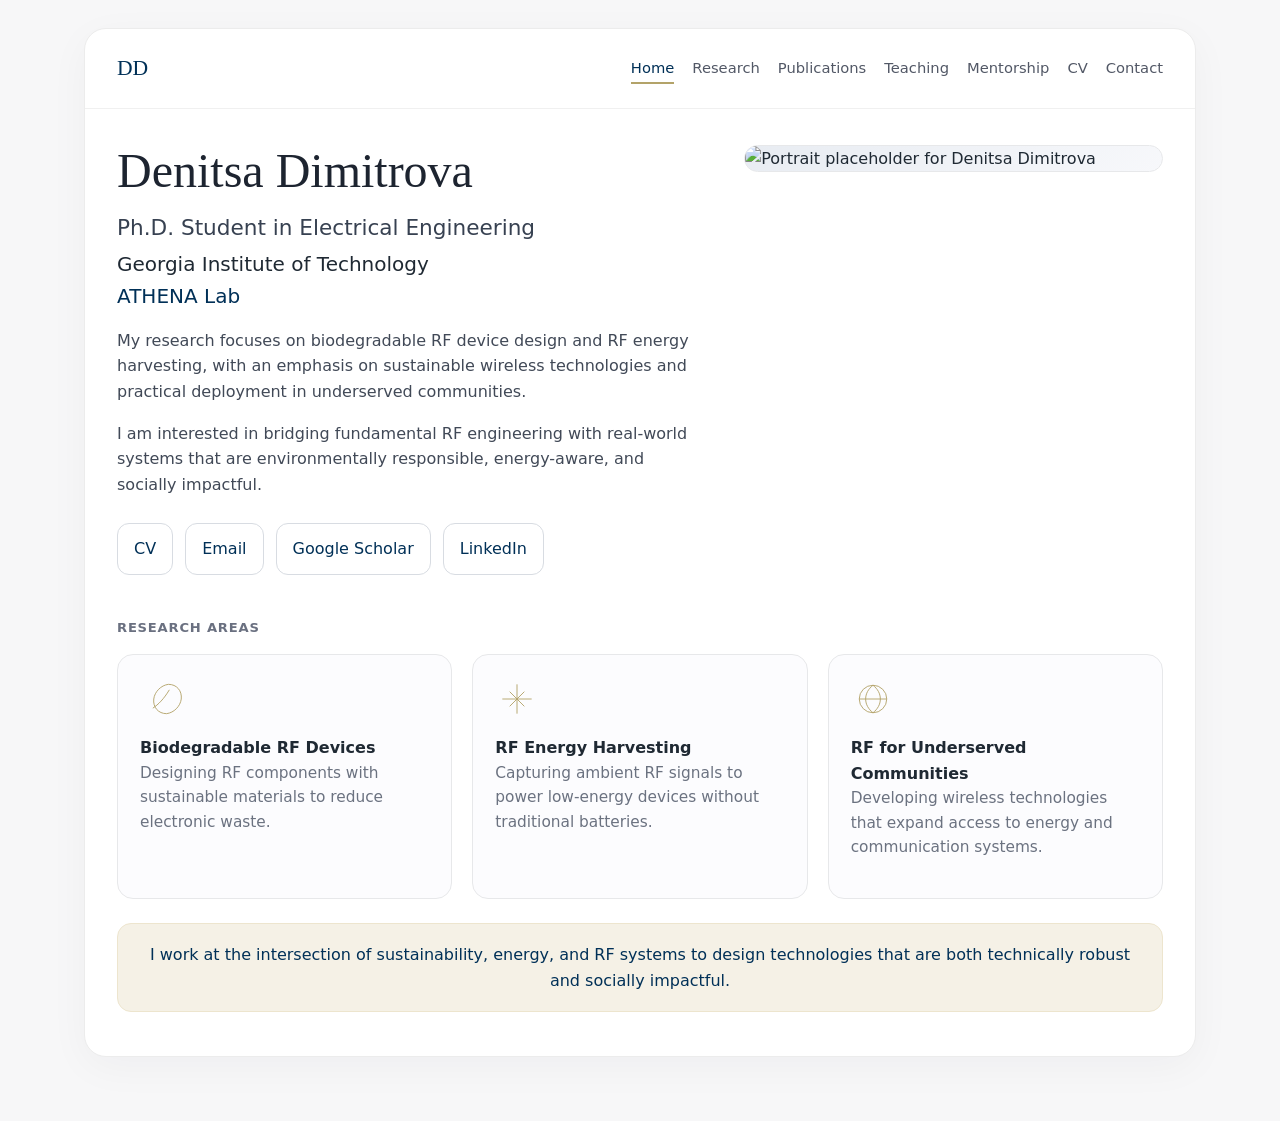
==== index.html @ 8dcf81a1 "Add files via upload" ====
<!DOCTYPE html><html lang="en"><head><meta charset="UTF-8"><meta name="viewport" content="width=device-width, initial-scale=1.0"><title>Denitsa Dimitrova</title><link rel="stylesheet" href="style.css"></head><body><div class="container"><div class="site-shell"><header><div class="logo">DD</div><nav><a class="active" href="index.html">Home</a><a href="research.html">Research</a><a href="publications.html">Publications</a><a href="teaching.html">Teaching</a><a href="mentorship.html">Mentorship</a><a href="cv.html">CV</a><a href="contact.html">Contact</a></nav></header><main><section class="hero"><div><h1>Denitsa Dimitrova</h1><p class="subtitle">Ph.D. Student in Electrical Engineering</p><p class="affiliation">Georgia Institute of Technology<br><a href="https://athena.gatech.edu/team/" target="_blank" rel="noopener">ATHENA Lab</a></p><p class="lead">My research focuses on biodegradable RF device design and RF energy harvesting, with an emphasis on sustainable wireless technologies and practical deployment in underserved communities.</p><p class="lead">I am interested in bridging fundamental RF engineering with real-world systems that are environmentally responsible, energy-aware, and socially impactful.</p><div class="button-row"><a class="btn" href="cv.html">CV</a><a class="btn" href="mailto:ddimitrova3@gatech.edu">Email</a><a class="btn" href="#">Google Scholar</a><a class="btn" href="https://www.linkedin.com/" target="_blank" rel="noopener">LinkedIn</a></div></div><div class="hero-photo"><img src="assets/headshot-placeholder.png" alt="Portrait placeholder for Denitsa Dimitrova"></div></section><section class="section"><div class="smallcaps">Research Areas</div><div class="grid-3" style="margin-top:16px;"><div class="card soft"><div class="icon"><svg viewBox="0 0 48 48" fill="none"><path d="M31 8c-8 1-15 8-16 16-1 9 5 16 14 16 8-1 15-8 16-16 1-9-5-16-14-16Z"/><path d="M14 34c6-4 12-10 18-20"/></svg></div><strong>Biodegradable RF Devices</strong><p class="meta">Designing RF components with sustainable materials to reduce electronic waste.</p></div><div class="card soft"><div class="icon"><svg viewBox="0 0 48 48" fill="none"><path d="M24 8v32"/><path d="M8 24h32"/><path d="M16 16l16 16"/><path d="M32 16 16 32"/></svg></div><strong>RF Energy Harvesting</strong><p class="meta">Capturing ambient RF signals to power low-energy devices without traditional batteries.</p></div><div class="card soft"><div class="icon"><svg viewBox="0 0 48 48" fill="none"><circle cx="24" cy="24" r="15"/><path d="M9 24h30"/><path d="M24 9c5 4 8 9 8 15s-3 11-8 15c-5-4-8-9-8-15s3-11 8-15Z"/></svg></div><strong>RF for Underserved Communities</strong><p class="meta">Developing wireless technologies that expand access to energy and communication systems.</p></div></div><div class="note">I work at the intersection of sustainability, energy, and RF systems to design technologies that are both technically robust and socially impactful.</div></section></main></div></div></body></html>
---- style.css ----
:root {
  --gt-navy: #003057;
  --gt-gold: #b3a369;
  --gt-gold-soft: #f5f1e6;
  --text: #1f2933;
  --muted: #6b7280;
  --border: #e7e8ea;
  --bg: #fcfcfd;
  --white: #ffffff;
}
* { box-sizing: border-box; }
body {
  margin: 0;
  font-family: Inter, ui-sans-serif, system-ui, -apple-system, BlinkMacSystemFont, "Segoe UI", sans-serif;
  color: var(--text);
  background: #f7f7f8;
  line-height: 1.6;
}
.container {
  max-width: 1160px;
  margin: 0 auto;
  padding: 28px 24px 64px;
}
.site-shell {
  background: var(--white);
  border: 1px solid #ececec;
  border-radius: 22px;
  box-shadow: 0 10px 40px rgba(17, 24, 39, 0.04);
  overflow: hidden;
}
header {
  display: flex;
  justify-content: space-between;
  align-items: center;
  padding: 22px 32px;
  border-bottom: 1px solid #f0f0f0;
}
.logo {
  font-family: Georgia, "Times New Roman", serif;
  font-size: 1.35rem;
  color: var(--gt-navy);
}
nav a {
  color: #525866;
  text-decoration: none;
  margin-left: 18px;
  font-size: 0.92rem;
  padding-bottom: 6px;
  border-bottom: 2px solid transparent;
}
nav a:hover, nav a.active {
  color: var(--gt-navy);
  border-color: var(--gt-gold);
}
main { padding: 36px 32px 44px; }
.hero {
  display: grid;
  grid-template-columns: 1.2fr 0.85fr;
  gap: 36px;
  align-items: start;
}
h1, h2, h3 { margin: 0 0 14px; }
h1 {
  font-family: Georgia, "Times New Roman", serif;
  font-size: 3rem;
  line-height: 1.1;
  font-weight: 500;
  color: #1d2430;
}
h2 {
  font-family: Georgia, "Times New Roman", serif;
  font-size: 2.2rem;
  font-weight: 500;
}
h3 {
  font-size: 1rem;
  letter-spacing: 0.04em;
  text-transform: uppercase;
  color: #5d6470;
}
.subtitle {
  font-size: 1.35rem;
  color: #374151;
  margin-bottom: 0;
}
.affiliation { font-size: 1.25rem; margin-top: 2px; }
.affiliation a { color: var(--gt-navy); text-decoration: none; }
p { margin: 0 0 16px; }
.lead { max-width: 700px; color: #414957; }
.hero-photo {
  border-radius: 18px;
  overflow: hidden;
  border: 1px solid var(--border);
  background: linear-gradient(145deg, #e8ecf2, #f7f8fb);
}
.hero-photo img { width: 100%; display: block; }
.button-row {
  display: flex;
  flex-wrap: wrap;
  gap: 12px;
  margin-top: 26px;
}
.btn {
  display: inline-flex;
  align-items: center;
  gap: 8px;
  text-decoration: none;
  border: 1px solid #d8dce2;
  padding: 12px 16px;
  border-radius: 12px;
  color: var(--gt-navy);
  background: #fff;
  font-weight: 500;
}
.btn:hover { border-color: var(--gt-gold); background: #fffdfa; }
.section { margin-top: 42px; }
.grid-3 {
  display: grid;
  grid-template-columns: repeat(3, minmax(0, 1fr));
  gap: 20px;
}
.card {
  background: #fff;
  border: 1px solid var(--border);
  border-radius: 16px;
  padding: 22px;
}
.card.soft { background: #fcfcfe; }
.icon {
  width: 44px;
  height: 44px;
  margin-bottom: 14px;
}
.icon svg { width: 100%; height: 100%; }
.icon path, .icon line, .icon circle, .icon rect, .icon polyline { stroke: var(--gt-gold); }
.note {
  background: var(--gt-gold-soft);
  border-radius: 14px;
  padding: 18px 22px;
  text-align: center;
  color: var(--gt-navy);
  margin-top: 24px;
  border: 1px solid #ede5ce;
}
.diagram {
  background: #fbfaf7;
  border: 1px solid #eee6d4;
  border-radius: 18px;
  padding: 26px;
}
.diagram svg { width: 100%; height: auto; display: block; }
.list-entry {
  display: grid;
  grid-template-columns: 110px 1fr;
  gap: 18px;
  align-items: start;
  padding: 18px;
  border: 1px solid var(--border);
  border-radius: 14px;
  background: #fff;
  margin-bottom: 14px;
}
.thumb {
  border-radius: 10px;
  border: 1px solid var(--border);
  background: #f9fafb;
  overflow: hidden;
}
.thumb img { width: 100%; display: block; }
.meta { color: var(--muted); font-size: 0.96rem; }
.links a { color: var(--gt-navy); margin-right: 12px; text-decoration: none; }
.contact-list { display: grid; gap: 16px; margin-top: 18px; }
.contact-item {
  display: flex; align-items: center; gap: 14px; font-size: 1.05rem;
}
.skyline img { width: 100%; max-width: 420px; opacity: 0.9; }
.two-col {
  display: grid;
  grid-template-columns: 1.05fr 0.95fr;
  gap: 34px;
  align-items: start;
}
.smallcaps { text-transform: uppercase; letter-spacing: 0.06em; color: #6a7080; font-size: 0.82rem; font-weight: 700; }
.cv-box {
  padding: 30px;
  border: 1px solid var(--border);
  border-radius: 18px;
  background: #fff;
}
.footer { color: #7a808c; font-size: 0.92rem; margin-top: 28px; }
@media (max-width: 900px) {
  .hero, .two-col, .grid-3 { grid-template-columns: 1fr; }
  header { flex-direction: column; align-items: flex-start; gap: 16px; }
  nav a { margin: 0 14px 0 0; }
  .list-entry { grid-template-columns: 1fr; }
}
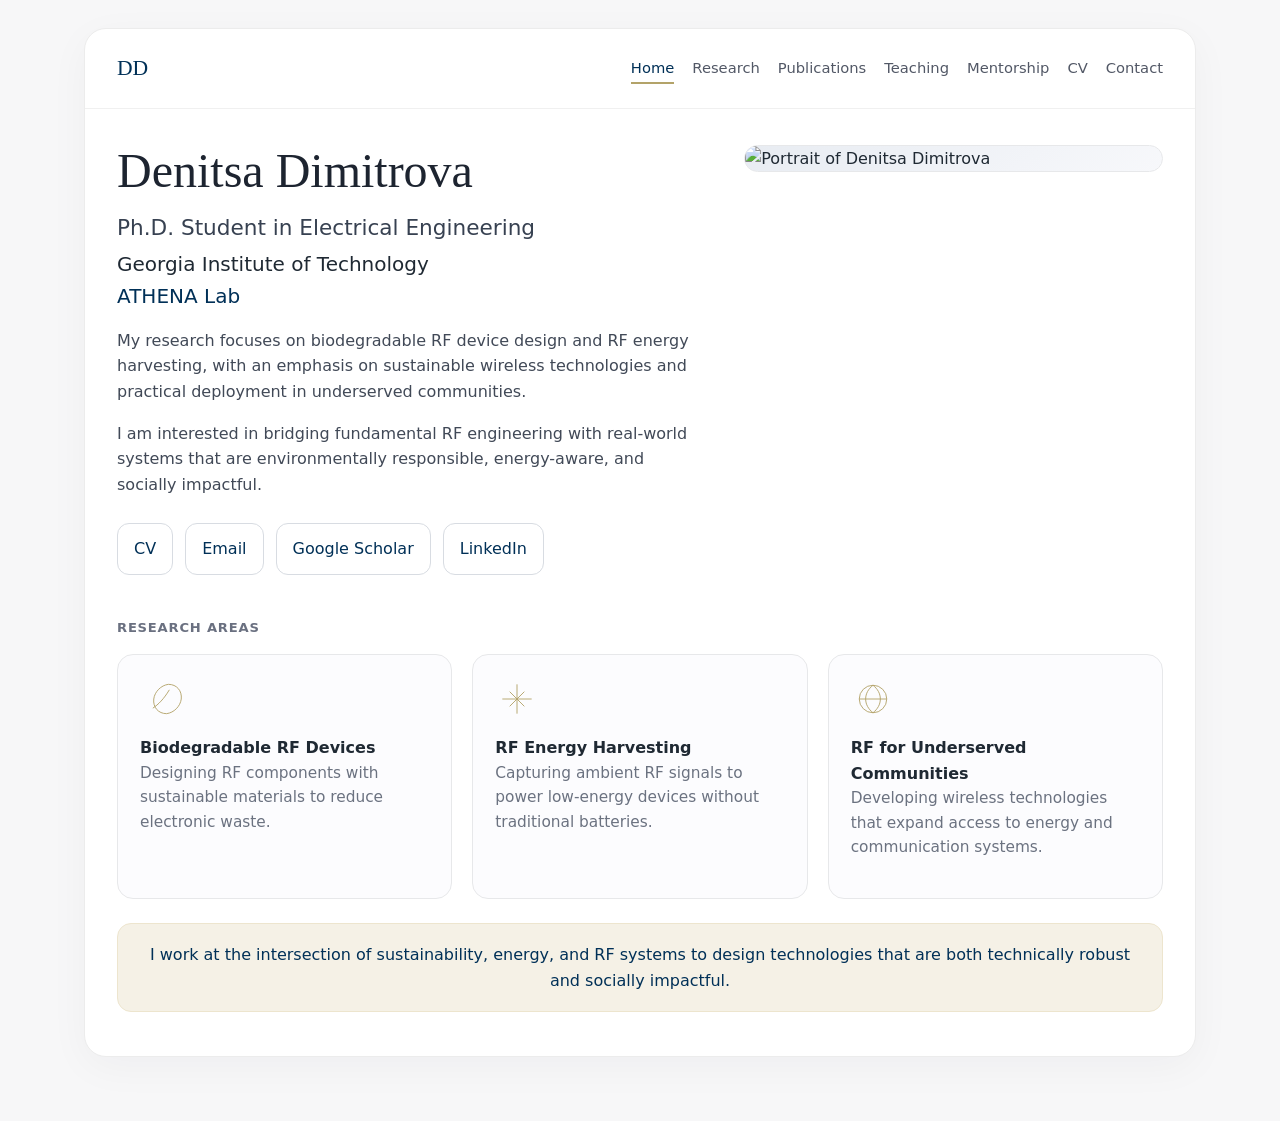
==== commit 5e0dd1f2: "Update index.html added Deni picture" ====
--- a/index.html
+++ b/index.html
@@ -1 +1 @@
-<!DOCTYPE html><html lang="en"><head><meta charset="UTF-8"><meta name="viewport" content="width=device-width, initial-scale=1.0"><title>Denitsa Dimitrova</title><link rel="stylesheet" href="style.css"></head><body><div class="container"><div class="site-shell"><header><div class="logo">DD</div><nav><a class="active" href="index.html">Home</a><a href="research.html">Research</a><a href="publications.html">Publications</a><a href="teaching.html">Teaching</a><a href="mentorship.html">Mentorship</a><a href="cv.html">CV</a><a href="contact.html">Contact</a></nav></header><main><section class="hero"><div><h1>Denitsa Dimitrova</h1><p class="subtitle">Ph.D. Student in Electrical Engineering</p><p class="affiliation">Georgia Institute of Technology<br><a href="https://athena.gatech.edu/team/" target="_blank" rel="noopener">ATHENA Lab</a></p><p class="lead">My research focuses on biodegradable RF device design and RF energy harvesting, with an emphasis on sustainable wireless technologies and practical deployment in underserved communities.</p><p class="lead">I am interested in bridging fundamental RF engineering with real-world systems that are environmentally responsible, energy-aware, and socially impactful.</p><div class="button-row"><a class="btn" href="cv.html">CV</a><a class="btn" href="mailto:ddimitrova3@gatech.edu">Email</a><a class="btn" href="#">Google Scholar</a><a class="btn" href="https://www.linkedin.com/" target="_blank" rel="noopener">LinkedIn</a></div></div><div class="hero-photo"><img src="assets/headshot-placeholder.png" alt="Portrait placeholder for Denitsa Dimitrova"></div></section><section class="section"><div class="smallcaps">Research Areas</div><div class="grid-3" style="margin-top:16px;"><div class="card soft"><div class="icon"><svg viewBox="0 0 48 48" fill="none"><path d="M31 8c-8 1-15 8-16 16-1 9 5 16 14 16 8-1 15-8 16-16 1-9-5-16-14-16Z"/><path d="M14 34c6-4 12-10 18-20"/></svg></div><strong>Biodegradable RF Devices</strong><p class="meta">Designing RF components with sustainable materials to reduce electronic waste.</p></div><div class="card soft"><div class="icon"><svg viewBox="0 0 48 48" fill="none"><path d="M24 8v32"/><path d="M8 24h32"/><path d="M16 16l16 16"/><path d="M32 16 16 32"/></svg></div><strong>RF Energy Harvesting</strong><p class="meta">Capturing ambient RF signals to power low-energy devices without traditional batteries.</p></div><div class="card soft"><div class="icon"><svg viewBox="0 0 48 48" fill="none"><circle cx="24" cy="24" r="15"/><path d="M9 24h30"/><path d="M24 9c5 4 8 9 8 15s-3 11-8 15c-5-4-8-9-8-15s3-11 8-15Z"/></svg></div><strong>RF for Underserved Communities</strong><p class="meta">Developing wireless technologies that expand access to energy and communication systems.</p></div></div><div class="note">I work at the intersection of sustainability, energy, and RF systems to design technologies that are both technically robust and socially impactful.</div></section></main></div></div></body></html>
+<!DOCTYPE html><html lang="en"><head><meta charset="UTF-8"><meta name="viewport" content="width=device-width, initial-scale=1.0"><title>Denitsa Dimitrova</title><link rel="stylesheet" href="style.css"></head><body><div class="container"><div class="site-shell"><header><div class="logo">DD</div><nav><a class="active" href="index.html">Home</a><a href="research.html">Research</a><a href="publications.html">Publications</a><a href="teaching.html">Teaching</a><a href="mentorship.html">Mentorship</a><a href="cv.html">CV</a><a href="contact.html">Contact</a></nav></header><main><section class="hero"><div><h1>Denitsa Dimitrova</h1><p class="subtitle">Ph.D. Student in Electrical Engineering</p><p class="affiliation">Georgia Institute of Technology<br><a href="https://athena.gatech.edu/team/" target="_blank" rel="noopener">ATHENA Lab</a></p><p class="lead">My research focuses on biodegradable RF device design and RF energy harvesting, with an emphasis on sustainable wireless technologies and practical deployment in underserved communities.</p><p class="lead">I am interested in bridging fundamental RF engineering with real-world systems that are environmentally responsible, energy-aware, and socially impactful.</p><div class="button-row"><a class="btn" href="cv.html">CV</a><a class="btn" href="mailto:ddimitrova3@gatech.edu">Email</a><a class="btn" href="#">Google Scholar</a><a class="btn" href="https://www.linkedin.com/in/denitsa-dimitrova-370844188/" target="_blank" rel="noopener">LinkedIn</a></div></div><div class="hero-photo"><img src="assets/images/deni-portrait.jpg" alt="Portrait of Denitsa Dimitrova"></div></section><section class="section"><div class="smallcaps">Research Areas</div><div class="grid-3" style="margin-top:16px;"><div class="card soft"><div class="icon"><svg viewBox="0 0 48 48" fill="none"><path d="M31 8c-8 1-15 8-16 16-1 9 5 16 14 16 8-1 15-8 16-16 1-9-5-16-14-16Z"/><path d="M14 34c6-4 12-10 18-20"/></svg></div><strong>Biodegradable RF Devices</strong><p class="meta">Designing RF components with sustainable materials to reduce electronic waste.</p></div><div class="card soft"><div class="icon"><svg viewBox="0 0 48 48" fill="none"><path d="M24 8v32"/><path d="M8 24h32"/><path d="M16 16l16 16"/><path d="M32 16 16 32"/></svg></div><strong>RF Energy Harvesting</strong><p class="meta">Capturing ambient RF signals to power low-energy devices without traditional batteries.</p></div><div class="card soft"><div class="icon"><svg viewBox="0 0 48 48" fill="none"><circle cx="24" cy="24" r="15"/><path d="M9 24h30"/><path d="M24 9c5 4 8 9 8 15s-3 11-8 15c-5-4-8-9-8-15s3-11 8-15Z"/></svg></div><strong>RF for Underserved Communities</strong><p class="meta">Developing wireless technologies that expand access to energy and communication systems.</p></div></div><div class="note">I work at the intersection of sustainability, energy, and RF systems to design technologies that are both technically robust and socially impactful.</div></section></main></div></div></body></html>
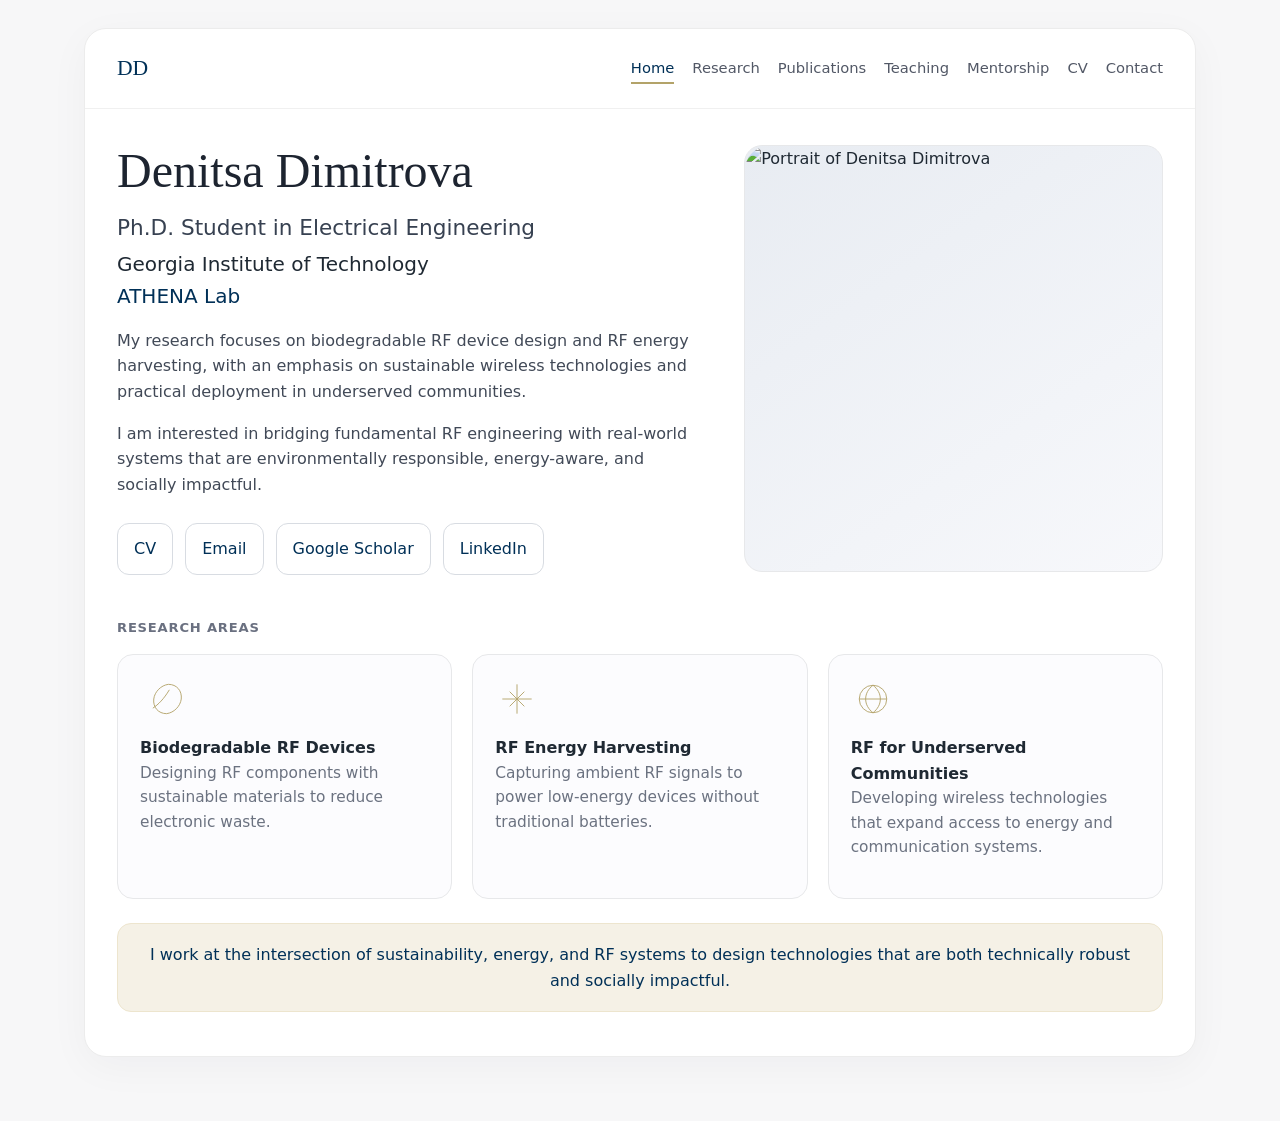
==== commit adf733bc: "Update index.html picture name change" ====
--- a/index.html
+++ b/index.html
@@ -1 +1 @@
-<!DOCTYPE html><html lang="en"><head><meta charset="UTF-8"><meta name="viewport" content="width=device-width, initial-scale=1.0"><title>Denitsa Dimitrova</title><link rel="stylesheet" href="style.css"></head><body><div class="container"><div class="site-shell"><header><div class="logo">DD</div><nav><a class="active" href="index.html">Home</a><a href="research.html">Research</a><a href="publications.html">Publications</a><a href="teaching.html">Teaching</a><a href="mentorship.html">Mentorship</a><a href="cv.html">CV</a><a href="contact.html">Contact</a></nav></header><main><section class="hero"><div><h1>Denitsa Dimitrova</h1><p class="subtitle">Ph.D. Student in Electrical Engineering</p><p class="affiliation">Georgia Institute of Technology<br><a href="https://athena.gatech.edu/team/" target="_blank" rel="noopener">ATHENA Lab</a></p><p class="lead">My research focuses on biodegradable RF device design and RF energy harvesting, with an emphasis on sustainable wireless technologies and practical deployment in underserved communities.</p><p class="lead">I am interested in bridging fundamental RF engineering with real-world systems that are environmentally responsible, energy-aware, and socially impactful.</p><div class="button-row"><a class="btn" href="cv.html">CV</a><a class="btn" href="mailto:ddimitrova3@gatech.edu">Email</a><a class="btn" href="#">Google Scholar</a><a class="btn" href="https://www.linkedin.com/in/denitsa-dimitrova-370844188/" target="_blank" rel="noopener">LinkedIn</a></div></div><div class="hero-photo"><img src="assets/images/deni-portrait.jpg" alt="Portrait of Denitsa Dimitrova"></div></section><section class="section"><div class="smallcaps">Research Areas</div><div class="grid-3" style="margin-top:16px;"><div class="card soft"><div class="icon"><svg viewBox="0 0 48 48" fill="none"><path d="M31 8c-8 1-15 8-16 16-1 9 5 16 14 16 8-1 15-8 16-16 1-9-5-16-14-16Z"/><path d="M14 34c6-4 12-10 18-20"/></svg></div><strong>Biodegradable RF Devices</strong><p class="meta">Designing RF components with sustainable materials to reduce electronic waste.</p></div><div class="card soft"><div class="icon"><svg viewBox="0 0 48 48" fill="none"><path d="M24 8v32"/><path d="M8 24h32"/><path d="M16 16l16 16"/><path d="M32 16 16 32"/></svg></div><strong>RF Energy Harvesting</strong><p class="meta">Capturing ambient RF signals to power low-energy devices without traditional batteries.</p></div><div class="card soft"><div class="icon"><svg viewBox="0 0 48 48" fill="none"><circle cx="24" cy="24" r="15"/><path d="M9 24h30"/><path d="M24 9c5 4 8 9 8 15s-3 11-8 15c-5-4-8-9-8-15s3-11 8-15Z"/></svg></div><strong>RF for Underserved Communities</strong><p class="meta">Developing wireless technologies that expand access to energy and communication systems.</p></div></div><div class="note">I work at the intersection of sustainability, energy, and RF systems to design technologies that are both technically robust and socially impactful.</div></section></main></div></div></body></html>
+<!DOCTYPE html><html lang="en"><head><meta charset="UTF-8"><meta name="viewport" content="width=device-width, initial-scale=1.0"><title>Denitsa Dimitrova</title><link rel="stylesheet" href="style.css"></head><body><div class="container"><div class="site-shell"><header><div class="logo">DD</div><nav><a class="active" href="index.html">Home</a><a href="research.html">Research</a><a href="publications.html">Publications</a><a href="teaching.html">Teaching</a><a href="mentorship.html">Mentorship</a><a href="cv.html">CV</a><a href="contact.html">Contact</a></nav></header><main><section class="hero"><div><h1>Denitsa Dimitrova</h1><p class="subtitle">Ph.D. Student in Electrical Engineering</p><p class="affiliation">Georgia Institute of Technology<br><a href="https://athena.gatech.edu/team/" target="_blank" rel="noopener">ATHENA Lab</a></p><p class="lead">My research focuses on biodegradable RF device design and RF energy harvesting, with an emphasis on sustainable wireless technologies and practical deployment in underserved communities.</p><p class="lead">I am interested in bridging fundamental RF engineering with real-world systems that are environmentally responsible, energy-aware, and socially impactful.</p><div class="button-row"><a class="btn" href="cv.html">CV</a><a class="btn" href="mailto:ddimitrova3@gatech.edu">Email</a><a class="btn" href="#">Google Scholar</a><a class="btn" href="https://www.linkedin.com/in/denitsa-dimitrova-370844188/" target="_blank" rel="noopener">LinkedIn</a></div></div><div class="hero-photo"><img src="IMG_1113.jpg" alt="Portrait of Denitsa Dimitrova"></div></section><section class="section"><div class="smallcaps">Research Areas</div><div class="grid-3" style="margin-top:16px;"><div class="card soft"><div class="icon"><svg viewBox="0 0 48 48" fill="none"><path d="M31 8c-8 1-15 8-16 16-1 9 5 16 14 16 8-1 15-8 16-16 1-9-5-16-14-16Z"/><path d="M14 34c6-4 12-10 18-20"/></svg></div><strong>Biodegradable RF Devices</strong><p class="meta">Designing RF components with sustainable materials to reduce electronic waste.</p></div><div class="card soft"><div class="icon"><svg viewBox="0 0 48 48" fill="none"><path d="M24 8v32"/><path d="M8 24h32"/><path d="M16 16l16 16"/><path d="M32 16 16 32"/></svg></div><strong>RF Energy Harvesting</strong><p class="meta">Capturing ambient RF signals to power low-energy devices without traditional batteries.</p></div><div class="card soft"><div class="icon"><svg viewBox="0 0 48 48" fill="none"><circle cx="24" cy="24" r="15"/><path d="M9 24h30"/><path d="M24 9c5 4 8 9 8 15s-3 11-8 15c-5-4-8-9-8-15s3-11 8-15Z"/></svg></div><strong>RF for Underserved Communities</strong><p class="meta">Developing wireless technologies that expand access to energy and communication systems.</p></div></div><div class="note">I work at the intersection of sustainability, energy, and RF systems to design technologies that are both technically robust and socially impactful.</div></section></main></div></div></body></html>
--- a/style.css
+++ b/style.css
@@ -93,7 +93,14 @@
   border: 1px solid var(--border);
   background: linear-gradient(145deg, #e8ecf2, #f7f8fb);
 }
-.hero-photo img { width: 100%; display: block; }
+.hero-photo img { 
+  width: 100%;
+  max-width: 340px;
+  aspect-ratio: 4 / 5;
+  object-fit: cover;
+  object-position: center 20%;
+  border-radius: 24px;
+  display: block; }
 .button-row {
   display: flex;
   flex-wrap: wrap;
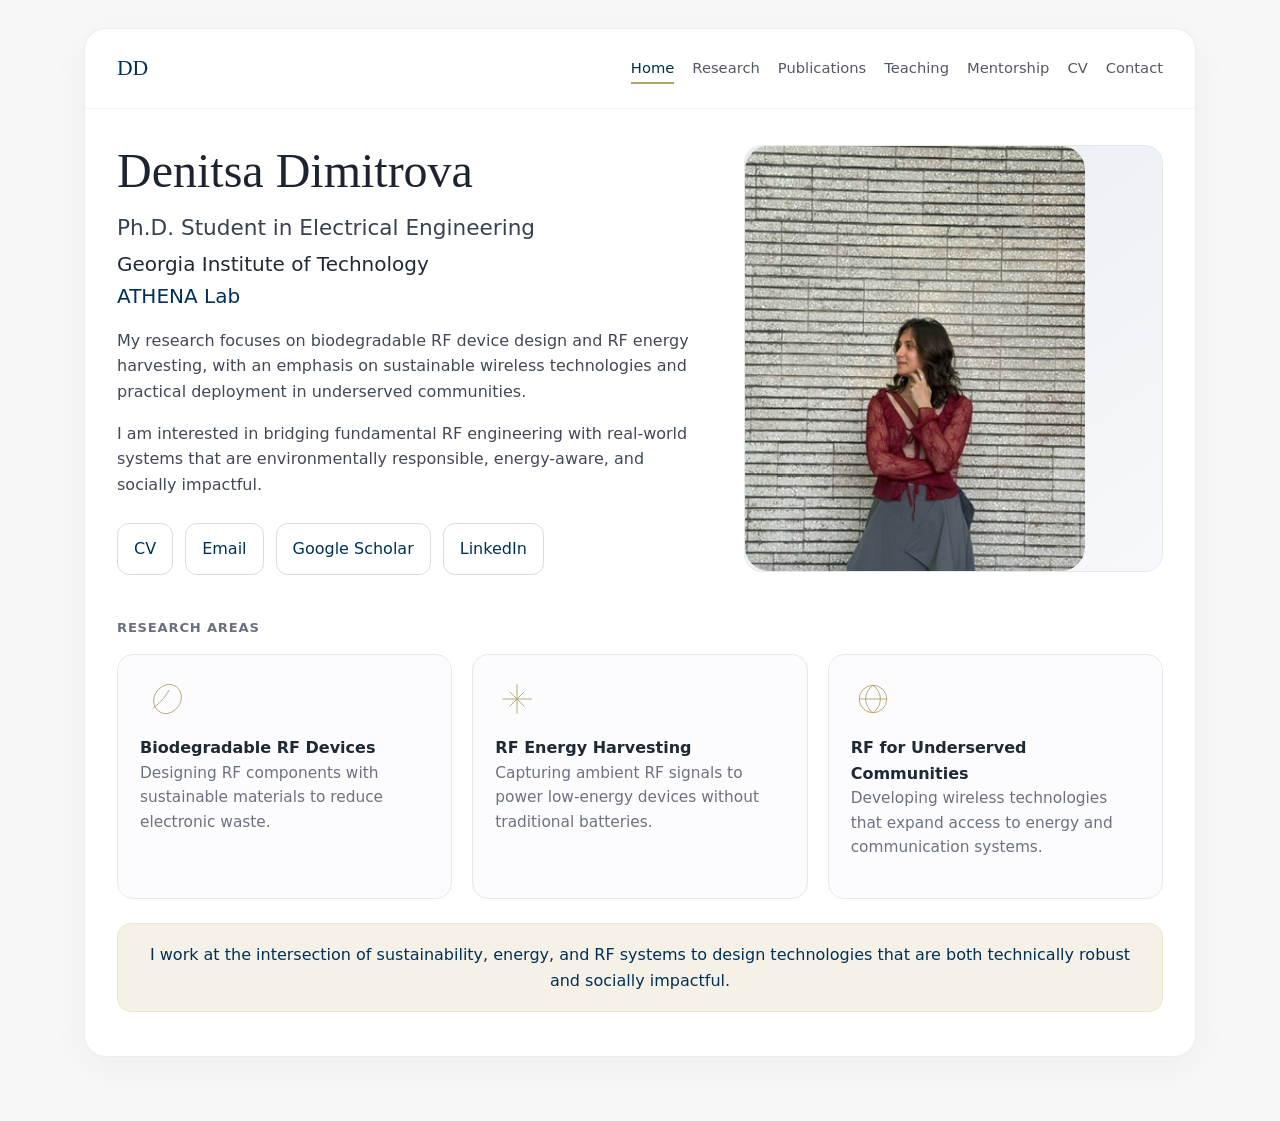
==== commit a64c30cb: "Update index.html jpg to jpeg" ====
--- a/index.html
+++ b/index.html
@@ -1 +1 @@
-<!DOCTYPE html><html lang="en"><head><meta charset="UTF-8"><meta name="viewport" content="width=device-width, initial-scale=1.0"><title>Denitsa Dimitrova</title><link rel="stylesheet" href="style.css"></head><body><div class="container"><div class="site-shell"><header><div class="logo">DD</div><nav><a class="active" href="index.html">Home</a><a href="research.html">Research</a><a href="publications.html">Publications</a><a href="teaching.html">Teaching</a><a href="mentorship.html">Mentorship</a><a href="cv.html">CV</a><a href="contact.html">Contact</a></nav></header><main><section class="hero"><div><h1>Denitsa Dimitrova</h1><p class="subtitle">Ph.D. Student in Electrical Engineering</p><p class="affiliation">Georgia Institute of Technology<br><a href="https://athena.gatech.edu/team/" target="_blank" rel="noopener">ATHENA Lab</a></p><p class="lead">My research focuses on biodegradable RF device design and RF energy harvesting, with an emphasis on sustainable wireless technologies and practical deployment in underserved communities.</p><p class="lead">I am interested in bridging fundamental RF engineering with real-world systems that are environmentally responsible, energy-aware, and socially impactful.</p><div class="button-row"><a class="btn" href="cv.html">CV</a><a class="btn" href="mailto:ddimitrova3@gatech.edu">Email</a><a class="btn" href="#">Google Scholar</a><a class="btn" href="https://www.linkedin.com/in/denitsa-dimitrova-370844188/" target="_blank" rel="noopener">LinkedIn</a></div></div><div class="hero-photo"><img src="IMG_1113.jpg" alt="Portrait of Denitsa Dimitrova"></div></section><section class="section"><div class="smallcaps">Research Areas</div><div class="grid-3" style="margin-top:16px;"><div class="card soft"><div class="icon"><svg viewBox="0 0 48 48" fill="none"><path d="M31 8c-8 1-15 8-16 16-1 9 5 16 14 16 8-1 15-8 16-16 1-9-5-16-14-16Z"/><path d="M14 34c6-4 12-10 18-20"/></svg></div><strong>Biodegradable RF Devices</strong><p class="meta">Designing RF components with sustainable materials to reduce electronic waste.</p></div><div class="card soft"><div class="icon"><svg viewBox="0 0 48 48" fill="none"><path d="M24 8v32"/><path d="M8 24h32"/><path d="M16 16l16 16"/><path d="M32 16 16 32"/></svg></div><strong>RF Energy Harvesting</strong><p class="meta">Capturing ambient RF signals to power low-energy devices without traditional batteries.</p></div><div class="card soft"><div class="icon"><svg viewBox="0 0 48 48" fill="none"><circle cx="24" cy="24" r="15"/><path d="M9 24h30"/><path d="M24 9c5 4 8 9 8 15s-3 11-8 15c-5-4-8-9-8-15s3-11 8-15Z"/></svg></div><strong>RF for Underserved Communities</strong><p class="meta">Developing wireless technologies that expand access to energy and communication systems.</p></div></div><div class="note">I work at the intersection of sustainability, energy, and RF systems to design technologies that are both technically robust and socially impactful.</div></section></main></div></div></body></html>
+<!DOCTYPE html><html lang="en"><head><meta charset="UTF-8"><meta name="viewport" content="width=device-width, initial-scale=1.0"><title>Denitsa Dimitrova</title><link rel="stylesheet" href="style.css"></head><body><div class="container"><div class="site-shell"><header><div class="logo">DD</div><nav><a class="active" href="index.html">Home</a><a href="research.html">Research</a><a href="publications.html">Publications</a><a href="teaching.html">Teaching</a><a href="mentorship.html">Mentorship</a><a href="cv.html">CV</a><a href="contact.html">Contact</a></nav></header><main><section class="hero"><div><h1>Denitsa Dimitrova</h1><p class="subtitle">Ph.D. Student in Electrical Engineering</p><p class="affiliation">Georgia Institute of Technology<br><a href="https://athena.gatech.edu/team/" target="_blank" rel="noopener">ATHENA Lab</a></p><p class="lead">My research focuses on biodegradable RF device design and RF energy harvesting, with an emphasis on sustainable wireless technologies and practical deployment in underserved communities.</p><p class="lead">I am interested in bridging fundamental RF engineering with real-world systems that are environmentally responsible, energy-aware, and socially impactful.</p><div class="button-row"><a class="btn" href="cv.html">CV</a><a class="btn" href="mailto:ddimitrova3@gatech.edu">Email</a><a class="btn" href="#">Google Scholar</a><a class="btn" href="https://www.linkedin.com/in/denitsa-dimitrova-370844188/" target="_blank" rel="noopener">LinkedIn</a></div></div><div class="hero-photo"><img src="IMG_1113.JPEG" alt="Portrait of Denitsa Dimitrova"></div></section><section class="section"><div class="smallcaps">Research Areas</div><div class="grid-3" style="margin-top:16px;"><div class="card soft"><div class="icon"><svg viewBox="0 0 48 48" fill="none"><path d="M31 8c-8 1-15 8-16 16-1 9 5 16 14 16 8-1 15-8 16-16 1-9-5-16-14-16Z"/><path d="M14 34c6-4 12-10 18-20"/></svg></div><strong>Biodegradable RF Devices</strong><p class="meta">Designing RF components with sustainable materials to reduce electronic waste.</p></div><div class="card soft"><div class="icon"><svg viewBox="0 0 48 48" fill="none"><path d="M24 8v32"/><path d="M8 24h32"/><path d="M16 16l16 16"/><path d="M32 16 16 32"/></svg></div><strong>RF Energy Harvesting</strong><p class="meta">Capturing ambient RF signals to power low-energy devices without traditional batteries.</p></div><div class="card soft"><div class="icon"><svg viewBox="0 0 48 48" fill="none"><circle cx="24" cy="24" r="15"/><path d="M9 24h30"/><path d="M24 9c5 4 8 9 8 15s-3 11-8 15c-5-4-8-9-8-15s3-11 8-15Z"/></svg></div><strong>RF for Underserved Communities</strong><p class="meta">Developing wireless technologies that expand access to energy and communication systems.</p></div></div><div class="note">I work at the intersection of sustainability, energy, and RF systems to design technologies that are both technically robust and socially impactful.</div></section></main></div></div></body></html>
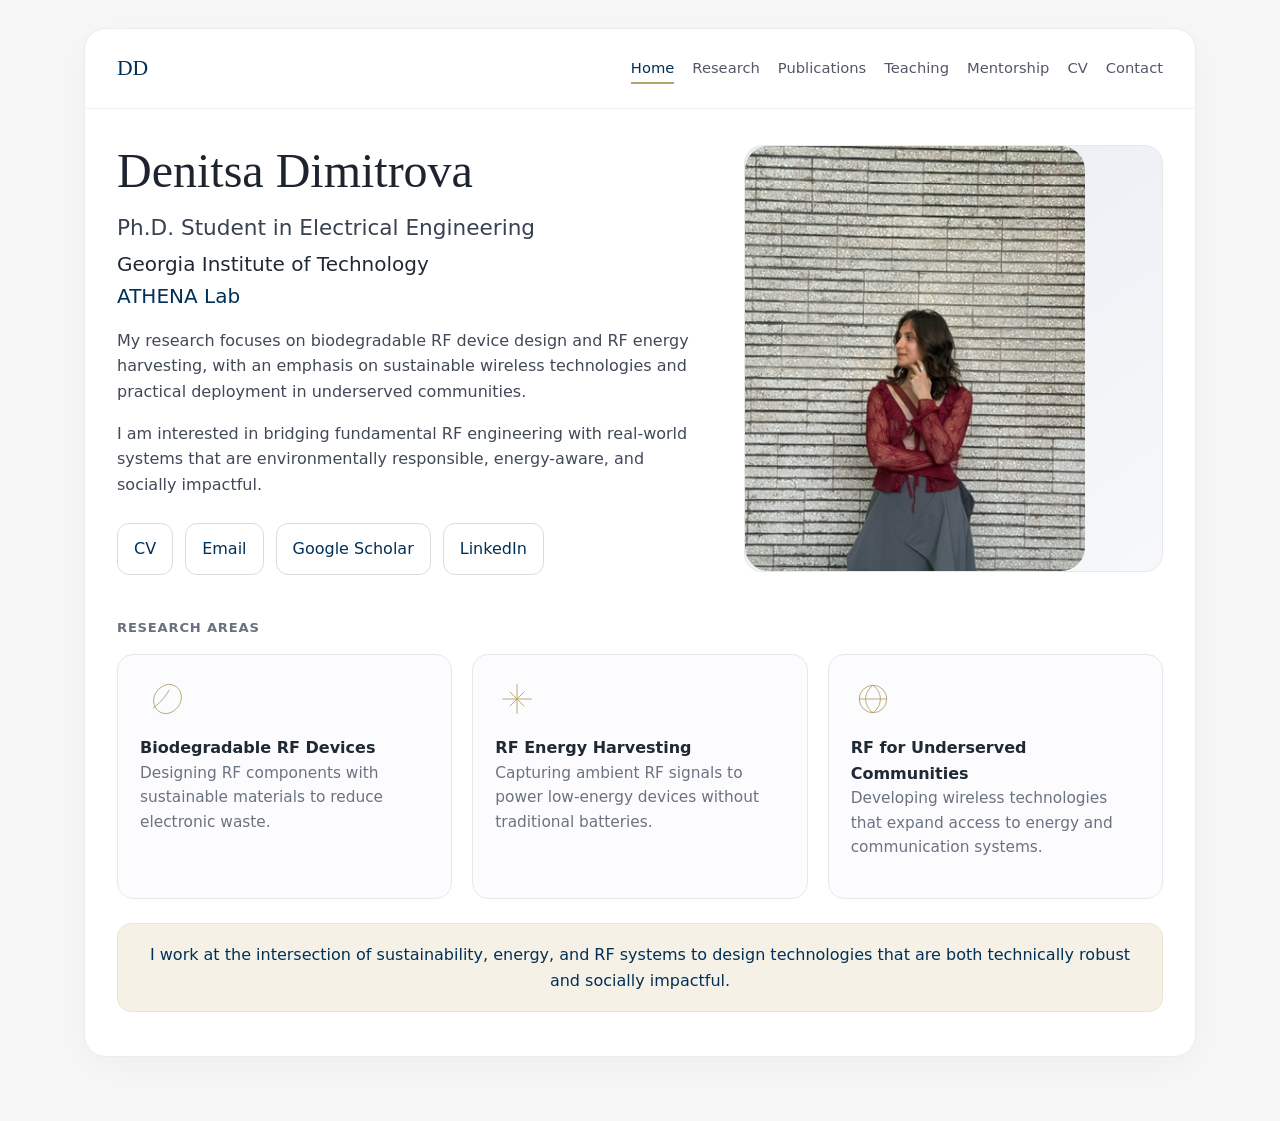
==== commit 1ebfbe1c: "Update index.html" ====
--- a/index.html
+++ b/index.html
@@ -1 +1 @@
-<!DOCTYPE html><html lang="en"><head><meta charset="UTF-8"><meta name="viewport" content="width=device-width, initial-scale=1.0"><title>Denitsa Dimitrova</title><link rel="stylesheet" href="style.css"></head><body><div class="container"><div class="site-shell"><header><div class="logo">DD</div><nav><a class="active" href="index.html">Home</a><a href="research.html">Research</a><a href="publications.html">Publications</a><a href="teaching.html">Teaching</a><a href="mentorship.html">Mentorship</a><a href="cv.html">CV</a><a href="contact.html">Contact</a></nav></header><main><section class="hero"><div><h1>Denitsa Dimitrova</h1><p class="subtitle">Ph.D. Student in Electrical Engineering</p><p class="affiliation">Georgia Institute of Technology<br><a href="https://athena.gatech.edu/team/" target="_blank" rel="noopener">ATHENA Lab</a></p><p class="lead">My research focuses on biodegradable RF device design and RF energy harvesting, with an emphasis on sustainable wireless technologies and practical deployment in underserved communities.</p><p class="lead">I am interested in bridging fundamental RF engineering with real-world systems that are environmentally responsible, energy-aware, and socially impactful.</p><div class="button-row"><a class="btn" href="cv.html">CV</a><a class="btn" href="mailto:ddimitrova3@gatech.edu">Email</a><a class="btn" href="#">Google Scholar</a><a class="btn" href="https://www.linkedin.com/in/denitsa-dimitrova-370844188/" target="_blank" rel="noopener">LinkedIn</a></div></div><div class="hero-photo"><img src="IMG_1113.JPEG" alt="Portrait of Denitsa Dimitrova"></div></section><section class="section"><div class="smallcaps">Research Areas</div><div class="grid-3" style="margin-top:16px;"><div class="card soft"><div class="icon"><svg viewBox="0 0 48 48" fill="none"><path d="M31 8c-8 1-15 8-16 16-1 9 5 16 14 16 8-1 15-8 16-16 1-9-5-16-14-16Z"/><path d="M14 34c6-4 12-10 18-20"/></svg></div><strong>Biodegradable RF Devices</strong><p class="meta">Designing RF components with sustainable materials to reduce electronic waste.</p></div><div class="card soft"><div class="icon"><svg viewBox="0 0 48 48" fill="none"><path d="M24 8v32"/><path d="M8 24h32"/><path d="M16 16l16 16"/><path d="M32 16 16 32"/></svg></div><strong>RF Energy Harvesting</strong><p class="meta">Capturing ambient RF signals to power low-energy devices without traditional batteries.</p></div><div class="card soft"><div class="icon"><svg viewBox="0 0 48 48" fill="none"><circle cx="24" cy="24" r="15"/><path d="M9 24h30"/><path d="M24 9c5 4 8 9 8 15s-3 11-8 15c-5-4-8-9-8-15s3-11 8-15Z"/></svg></div><strong>RF for Underserved Communities</strong><p class="meta">Developing wireless technologies that expand access to energy and communication systems.</p></div></div><div class="note">I work at the intersection of sustainability, energy, and RF systems to design technologies that are both technically robust and socially impactful.</div></section></main></div></div></body></html>
+<!DOCTYPE html><html lang="en"><head><meta charset="UTF-8"><meta name="viewport" content="width=device-width, initial-scale=1.0"><title>Denitsa Dimitrova</title><link rel="stylesheet" href="style.css"></head><body><div class="container"><div class="site-shell"><header><div class="logo">DD</div><nav><a class="active" href="index.html">Home</a><a href="research.html">Research</a><a href="publications.html">Publications</a><a href="teaching.html">Teaching</a><a href="mentorship.html">Mentorship</a><a href="cv.html">CV</a><a href="contact.html">Contact</a></nav></header><main><section class="hero"><div><h1>Denitsa Dimitrova</h1><p class="subtitle">Ph.D. Student in Electrical Engineering</p><p class="affiliation">Georgia Institute of Technology<br><a href="https://athena.gatech.edu/team/" target="_blank" rel="noopener">ATHENA Lab</a></p><p class="lead">My research focuses on biodegradable RF device design and RF energy harvesting, with an emphasis on sustainable wireless technologies and practical deployment in underserved communities.</p><p class="lead">I am interested in bridging fundamental RF engineering with real-world systems that are environmentally responsible, energy-aware, and socially impactful.</p><div class="button-row"><a class="btn" href="cv.html">CV</a><a class="btn" href="mailto:ddimitrova3@gatech.edu">Email</a><a class="btn" href="#">Google Scholar</a><a class="btn" href="https://www.linkedin.com/in/denitsa-dimitrova-370844188/" target="_blank" rel="noopener">LinkedIn</a></div></div><div class="hero-photo"><img src="./deni-portrait.jpeg" alt="Portrait of Denitsa Dimitrova"></div></section><section class="section"><div class="smallcaps">Research Areas</div><div class="grid-3" style="margin-top:16px;"><div class="card soft"><div class="icon"><svg viewBox="0 0 48 48" fill="none"><path d="M31 8c-8 1-15 8-16 16-1 9 5 16 14 16 8-1 15-8 16-16 1-9-5-16-14-16Z"/><path d="M14 34c6-4 12-10 18-20"/></svg></div><strong>Biodegradable RF Devices</strong><p class="meta">Designing RF components with sustainable materials to reduce electronic waste.</p></div><div class="card soft"><div class="icon"><svg viewBox="0 0 48 48" fill="none"><path d="M24 8v32"/><path d="M8 24h32"/><path d="M16 16l16 16"/><path d="M32 16 16 32"/></svg></div><strong>RF Energy Harvesting</strong><p class="meta">Capturing ambient RF signals to power low-energy devices without traditional batteries.</p></div><div class="card soft"><div class="icon"><svg viewBox="0 0 48 48" fill="none"><circle cx="24" cy="24" r="15"/><path d="M9 24h30"/><path d="M24 9c5 4 8 9 8 15s-3 11-8 15c-5-4-8-9-8-15s3-11 8-15Z"/></svg></div><strong>RF for Underserved Communities</strong><p class="meta">Developing wireless technologies that expand access to energy and communication systems.</p></div></div><div class="note">I work at the intersection of sustainability, energy, and RF systems to design technologies that are both technically robust and socially impactful.</div></section></main></div></div></body></html>
--- a/style.css
+++ b/style.css
@@ -94,11 +94,11 @@
   background: linear-gradient(145deg, #e8ecf2, #f7f8fb);
 }
 .hero-photo img { 
-  width: 100%;
+ width: 100%;
   max-width: 340px;
   aspect-ratio: 4 / 5;
   object-fit: cover;
-  object-position: center 20%;
+  object-position: center;
   border-radius: 24px;
   display: block; }
 .button-row {
